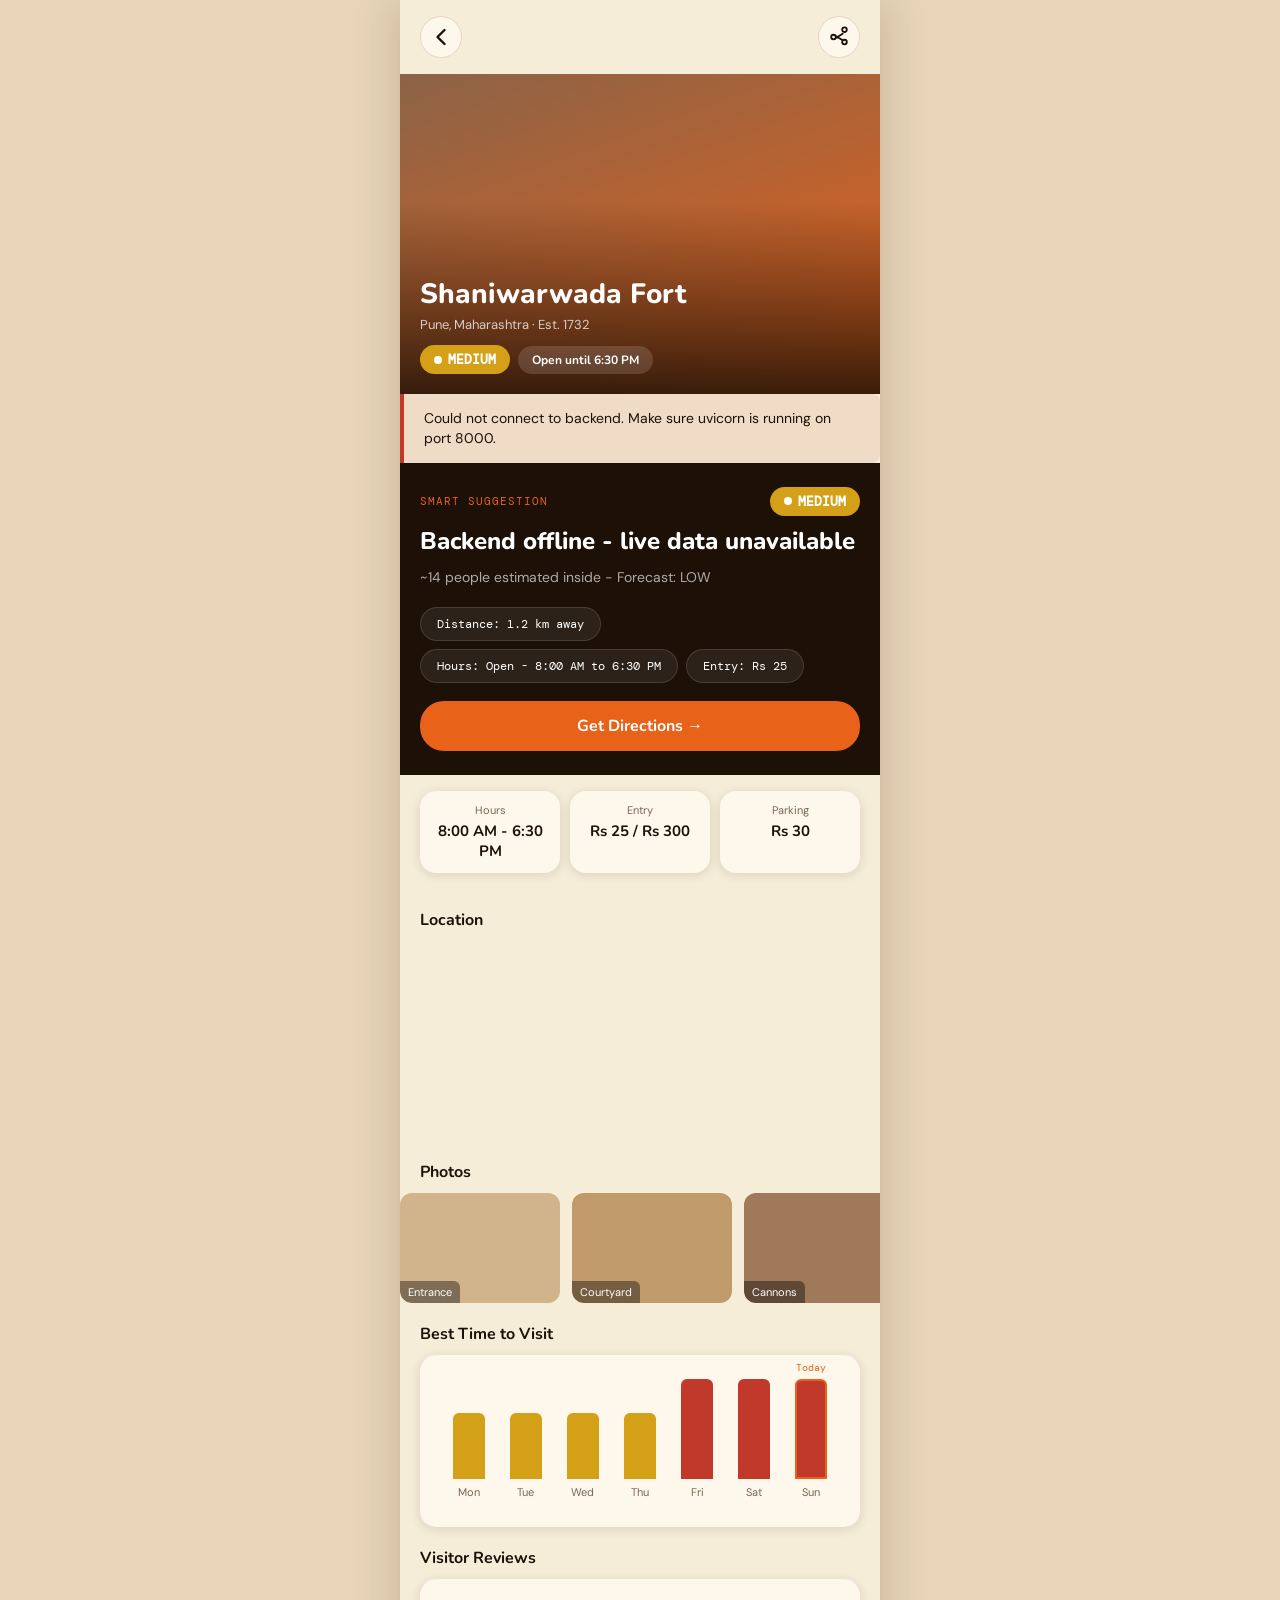
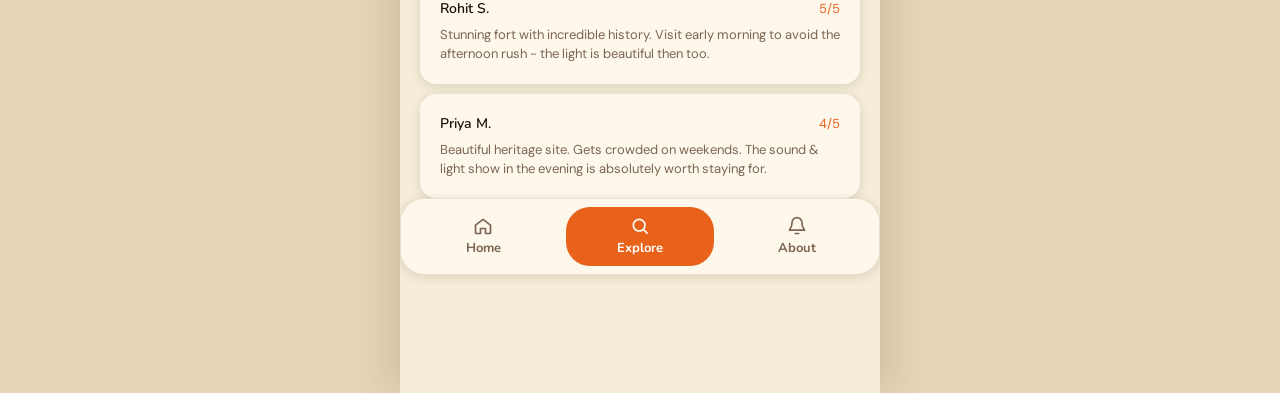
==== frontend/detail.html @ 59c24796 "Pushing frontend with authority and tourist" ====
<!DOCTYPE html>
<html lang="en">
<head>
  <meta charset="UTF-8">
  <meta name="viewport" content="width=device-width, initial-scale=1.0, maximum-scale=1.0">
  <meta name="theme-color" content="#E8621A">
  <meta name="apple-mobile-web-app-capable" content="yes">
  <title>Shaniwarwada Fort | YatraSense</title>
  <link rel="icon" href="data:image/svg+xml,<svg xmlns='http://www.w3.org/2000/svg' viewBox='0 0 100 100'><rect width='100' height='100' rx='18' fill='%23E8621A'/><text x='50' y='64' font-size='46' text-anchor='middle' fill='white' font-family='Arial'>Y</text></svg>">
  <link rel="stylesheet" href="style.css">
</head>
<body data-page="detail">
  <main class="app-shell detail-shell">
    <header class="detail-top-bar">
      <button class="icon-button back-button" type="button" data-back-button aria-label="Back to home">
        <svg width="24" height="24" viewBox="0 0 24 24" aria-hidden="true">
          <path d="M15.5 19 8.5 12l7-7" fill="none" stroke="currentColor" stroke-width="2.4" stroke-linecap="round" stroke-linejoin="round" />
        </svg>
      </button>
      <div class="detail-nav-title" data-sticky-title>Shaniwarwada Fort</div>
      <button class="icon-button share-action" type="button" aria-label="Share">
        <svg width="22" height="22" viewBox="0 0 24 24" aria-hidden="true">
          <path d="M16 8.5 8.5 13M16 15.5 8.5 11M18 6.5a2.5 2.5 0 1 0-2.5-2.5A2.5 2.5 0 0 0 18 6.5Zm-12 8a2.5 2.5 0 1 0-2.5-2.5A2.5 2.5 0 0 0 6 14.5Zm12 5.5a2.5 2.5 0 1 0-2.5-2.5A2.5 2.5 0 0 0 18 20Z" fill="none" stroke="currentColor" stroke-width="2" stroke-linecap="round" />
        </svg>
      </button>
    </header>

    <section class="place-hero">
      <img src="images/shaniwarwada.jpg" alt="Shaniwarwada Fort" onerror="this.style.display='none'">
      <div class="place-hero-overlay"></div>
      <div class="place-hero-copy">
        <h1 id="hero-title">Shaniwarwada Fort</h1>
        <p>Pune, Maharashtra &middot; Est. 1732</p>
        <div class="hero-status-row">
          <span class="density-badge skeleton-badge" data-density-badge>Loading</span>
          <span class="open-pill" data-open-pill>Open until ...</span>
        </div>
      </div>
    </section>

    <div class="warning-banner" data-backend-warning hidden>
      Could not connect to backend. Make sure uvicorn is running on port 8000.
    </div>

    <section class="smart-panel">
      <div class="smart-panel-top">
        <span class="smart-label">Smart Suggestion</span>
        <span class="density-badge skeleton-badge" data-density-badge>Loading</span>
      </div>
      <h2 data-smart-headline>
        <span class="skeleton-line"></span>
        <span class="skeleton-line short"></span>
      </h2>
      <p data-smart-subline>
        <span class="skeleton-line"></span>
      </p>
      <div class="smart-stats">
        <span data-distance-pill>Distance: 1.2 km away</span>
        <span data-hours-pill>Hours: Loading</span>
        <span data-entry-pill>Entry: Loading</span>
      </div>
      <button class="btn-primary full-width" type="button" data-directions>Get Directions &#8594;</button>
    </section>

    <section class="detail-info-row" aria-label="Visit information">
      <article class="card compact-info-card">
        <span>Hours</span>
        <strong data-info-field="hours"><span class="skeleton-rect"></span></strong>
      </article>
      <article class="card compact-info-card">
        <span>Entry</span>
        <strong data-info-field="entry"><span class="skeleton-rect"></span></strong>
      </article>
      <article class="card compact-info-card">
        <span>Parking</span>
        <strong data-info-field="parking"><span class="skeleton-rect"></span></strong>
      </article>
    </section>

    <h2 class="detail-section-title">Location</h2>
    <iframe
      class="map-embed"
      src="https://maps.google.com/maps?q=Shaniwarwada+Fort,Pune&z=16&output=embed"
      loading="lazy"
      referrerpolicy="no-referrer-when-downgrade"
      title="Shaniwarwada Fort map"></iframe>

    <h2 class="detail-section-title">Photos</h2>
    <section class="photo-strip" aria-label="Photos">
      <figure class="photo-slot entrance">
        <img src="images/shaniwarwada_entrance.jpg" alt="Shaniwarwada entrance" onerror="this.style.display='none'">
        <figcaption>Entrance</figcaption>
      </figure>
      <figure class="photo-slot courtyard">
        <img src="images/shaniwarwada_courtyard.jpg" alt="Shaniwarwada courtyard" onerror="this.style.display='none'">
        <figcaption>Courtyard</figcaption>
      </figure>
      <figure class="photo-slot cannon">
        <img src="images/shaniwarwada_cannon.jpg" alt="Shaniwarwada cannons" onerror="this.style.display='none'">
        <figcaption>Cannons</figcaption>
      </figure>
      <figure class="photo-slot night">
        <img src="images/shaniwarwada_night.jpg" alt="Shaniwarwada night view" onerror="this.style.display='none'">
        <figcaption>Night View</figcaption>
      </figure>
    </section>

    <h2 class="detail-section-title">Best Time to Visit</h2>
    <section class="card weekly-card">
      <div class="weekly-bars" data-weekly-bars></div>
    </section>

    <h2 class="detail-section-title">Visitor Reviews</h2>
    <section class="reviews-list">
      <article class="card review-card">
        <div class="review-top">
          <strong>Rohit S.</strong>
          <span>5/5</span>
        </div>
        <p>Stunning fort with incredible history. Visit early morning to avoid the afternoon rush - the light is beautiful then too.</p>
      </article>
      <article class="card review-card">
        <div class="review-top">
          <strong>Priya M.</strong>
          <span>4/5</span>
        </div>
        <p>Beautiful heritage site. Gets crowded on weekends. The sound &amp; light show in the evening is absolutely worth staying for.</p>
      </article>
    </section>

    <nav class="bottom-nav" aria-label="Bottom navigation">
      <a href="index.html">
        <svg width="20" height="20" viewBox="0 0 24 24" aria-hidden="true">
          <path d="M3 11 12 4l9 7v9a1 1 0 0 1-1 1h-5v-6H9v6H4a1 1 0 0 1-1-1v-9Z" fill="none" stroke="currentColor" stroke-width="2" stroke-linejoin="round" />
        </svg>
        <span>Home</span>
      </a>
      <a class="active" href="detail.html">
        <svg width="20" height="20" viewBox="0 0 24 24" aria-hidden="true">
          <circle cx="11" cy="11" r="7" fill="none" stroke="currentColor" stroke-width="2" />
          <path d="m16.5 16.5 4 4" fill="none" stroke="currentColor" stroke-width="2" stroke-linecap="round" />
        </svg>
        <span>Explore</span>
      </a>
      <a href="#">
        <svg width="20" height="20" viewBox="0 0 24 24" aria-hidden="true">
          <path d="M18 8a6 6 0 0 0-12 0c0 7-3 7-3 9h18c0-2-3-2-3-9" fill="none" stroke="currentColor" stroke-width="2" stroke-linecap="round" stroke-linejoin="round" />
          <path d="M10 21h4" fill="none" stroke="currentColor" stroke-width="2" stroke-linecap="round" />
        </svg>
        <span>About</span>
      </a>
    </nav>

    <button class="sos-floating" type="button" data-sos-button>EMERGENCY HELP</button>
    <div class="detail-bottom-spacer" aria-hidden="true"></div>
  </main>
  <script src="app.js"></script>
</body>
</html>
---- frontend/style.css ----
@import url('https://fonts.googleapis.com/css2?family=Nunito:wght@400;600;700;800&family=DM+Sans:wght@400;500&family=DM+Mono:wght@400&display=swap');

:root {
  --bg: #F5EDD8;
  --bg-dark: #1C1007;
  --text-primary: #1C1007;
  --text-muted: #7A6652;
  --accent: #E8621A;
  --accent-secondary: #A0522D;
  --card-bg: #FDF7EC;
  --density-low: #6B8F5E;
  --density-medium: #D4A017;
  --density-high: #C0392B;
  --shadow: rgba(28,16,7,0.12);
}

* {
  box-sizing: border-box;
  margin: 0;
  padding: 0;
}

body {
  min-height: 100vh;
  background: var(--bg);
  color: var(--text-primary);
  font-family: 'DM Sans', sans-serif;
  animation: fadeIn 0.25s ease;
}

a {
  color: inherit;
  text-decoration: none;
}

button,
input {
  font: inherit;
}

[role="button"],
.place-card,
.search-box,
.photo-placeholder {
  cursor: pointer;
  user-select: none;
}

.app-shell {
  width: 100%;
  max-width: 480px;
  min-height: 100vh;
  margin: 0 auto;
  padding: 18px;
}

.phone-ui,
.detail-panel {
  display: flex;
  flex-direction: column;
  gap: 18px;
}

.detail-panel {
  margin-top: 18px;
}

.card {
  background: var(--card-bg);
  border-radius: 16px;
  box-shadow: 0 2px 12px var(--shadow);
  padding: 20px;
  transition: transform 0.2s;
}

.card:hover {
  transform: translateY(-2px);
}

.density-badge {
  display: inline-flex;
  align-items: center;
  gap: 6px;
  width: fit-content;
  border-radius: 24px;
  padding: 6px 14px;
  color: white;
  font-family: 'DM Mono', monospace;
  font-size: 13px;
  font-weight: 600;
}

.density-badge::before {
  width: 8px;
  height: 8px;
  border-radius: 50%;
  background: currentColor;
  content: "";
  animation: pulse-dot 1.8s infinite;
}

.density-badge.low {
  background: var(--density-low);
}

.density-badge.medium {
  background: var(--density-medium);
}

.density-badge.high {
  background: var(--density-high);
}

.btn-primary {
  border: none;
  border-radius: 24px;
  background: var(--accent);
  color: white;
  cursor: pointer;
  font-family: 'Nunito', sans-serif;
  font-size: 16px;
  font-weight: 700;
  padding: 14px 28px;
  transition: background 0.2s, transform 0.1s;
}

.btn-primary:hover {
  background: #d4561a;
}

.btn-primary:active {
  transform: scale(0.97);
}

.toast {
  position: fixed;
  bottom: 90px;
  left: 50%;
  z-index: 1000;
  padding: 12px 20px;
  border-radius: 12px;
  background: var(--bg-dark);
  color: white;
  font-family: 'Nunito', sans-serif;
  font-size: 14px;
  font-weight: 600;
  opacity: 0;
  transform: translateX(-50%);
  transition: opacity 0.3s;
}

.toast.show {
  opacity: 1;
}

.top-bar {
  display: flex;
  align-items: center;
  justify-content: space-between;
}

.brand {
  color: var(--accent);
  font-family: 'Nunito', sans-serif;
  font-size: 26px;
  font-weight: 800;
}

.icon-button {
  display: inline-flex;
  align-items: center;
  justify-content: center;
  width: 42px;
  height: 42px;
  border: 1px solid rgba(160, 82, 45, 0.2);
  border-radius: 24px;
  background: var(--card-bg);
  color: var(--text-primary);
  cursor: pointer;
}

.hero-card {
  display: flex;
  min-height: 220px;
  flex-direction: column;
  justify-content: space-between;
  overflow: hidden;
  background: var(--bg-dark);
  color: white;
  animation: fadeIn 0.4s ease both;
}

.hero-card h1 {
  max-width: 12ch;
  font-family: 'Nunito', sans-serif;
  font-size: 34px;
  font-weight: 800;
  line-height: 1.05;
}

.hero-card p {
  max-width: 28ch;
  color: rgba(255, 255, 255, 0.78);
  line-height: 1.5;
}

.search-box {
  display: flex;
  align-items: center;
  gap: 10px;
  min-height: 48px;
  border: 1px solid rgba(160, 82, 45, 0.35);
  border-radius: 8px;
  background: var(--card-bg);
  padding: 0 14px;
}

.search-box input {
  width: 100%;
  border: none;
  outline: none;
  background: transparent;
  color: var(--text-primary);
}

.search-box span {
  color: var(--accent-secondary);
}

.section-title {
  font-family: 'Nunito', sans-serif;
  font-size: 20px;
  font-weight: 800;
}

.place-list {
  display: grid;
  gap: 14px;
}

.place-card {
  display: grid;
  grid-template-columns: 72px 1fr;
  gap: 14px;
  align-items: center;
  animation: slideInUp 0.35s ease both;
}

.place-card:active {
  transform: scale(0.98);
}

.place-card:nth-child(2) {
  animation-delay: 0.08s;
}

.place-card:nth-child(3) {
  animation-delay: 0.16s;
}

.place-thumb {
  display: grid;
  width: 72px;
  height: 72px;
  place-items: center;
  border-radius: 16px;
  background: rgba(232, 98, 26, 0.14);
  color: var(--accent-secondary);
  font-size: 28px;
}

.place-copy {
  min-width: 0;
}

.place-copy h2 {
  margin-bottom: 5px;
  font-family: 'Nunito', sans-serif;
  font-size: 17px;
  font-weight: 800;
}

.place-copy p,
.meta-text {
  color: var(--text-muted);
  font-size: 14px;
  line-height: 1.4;
}

.place-meta {
  display: flex;
  flex-wrap: wrap;
  gap: 8px;
  margin-top: 12px;
}

.pill {
  border-radius: 24px;
  background: rgba(160, 82, 45, 0.13);
  color: var(--accent-secondary);
  font-family: 'Nunito', sans-serif;
  font-size: 12px;
  font-weight: 700;
  padding: 5px 10px;
}

.bottom-nav {
  position: sticky;
  bottom: 12px;
  display: grid;
  grid-template-columns: repeat(3, 1fr);
  gap: 8px;
  border: 1px solid rgba(160, 82, 45, 0.16);
  border-radius: 24px;
  background: var(--card-bg);
  box-shadow: 0 2px 12px var(--shadow);
  padding: 8px;
}

.bottom-nav a {
  display: inline-flex;
  flex-direction: column;
  align-items: center;
  justify-content: center;
  gap: 3px;
  border-radius: 24px;
  color: var(--text-muted);
  font-family: 'Nunito', sans-serif;
  font-size: 13px;
  font-weight: 700;
  padding: 9px 10px;
  text-align: center;
}

.bottom-nav svg,
.icon-button svg,
.place-thumb svg,
.search-box svg {
  display: block;
  color: inherit;
}

.bottom-nav a.active {
  background: var(--accent);
  color: white;
}

.panel-header {
  display: flex;
  align-items: flex-start;
  justify-content: space-between;
  gap: 18px;
}

.panel-header h1 {
  font-family: 'Nunito', sans-serif;
  font-size: 30px;
  font-weight: 800;
  line-height: 1.1;
}

.info-grid {
  display: grid;
  grid-template-columns: repeat(3, 1fr);
  gap: 12px;
}

.stat-card span {
  display: block;
  margin-bottom: 8px;
  color: var(--text-muted);
  font-size: 12px;
}

.stat-card strong {
  font-family: 'DM Mono', monospace;
  font-size: 15px;
}

.gallery {
  display: grid;
  grid-template-columns: repeat(2, 1fr);
  gap: 12px;
}

.photo-placeholder {
  display: grid;
  min-height: 120px;
  place-items: center;
  border: 1px dashed rgba(160, 82, 45, 0.45);
  border-radius: 16px;
  background: rgba(253, 247, 236, 0.62);
  color: var(--text-muted);
  font-family: 'Nunito', sans-serif;
  font-weight: 700;
}

.timeline {
  display: grid;
  gap: 10px;
}

.timeline-row {
  display: grid;
  grid-template-columns: 42px 1fr auto;
  gap: 12px;
  align-items: center;
}

.timeline-row span:first-child,
.mono {
  font-family: 'DM Mono', monospace;
}

.bar-track {
  height: 10px;
  overflow: hidden;
  border-radius: 24px;
  background: rgba(160, 82, 45, 0.14);
}

.bar-fill {
  height: 100%;
  border-radius: 24px;
}

.bar-fill.low {
  width: 32%;
  background: var(--density-low);
}

.bar-fill.medium {
  width: 64%;
  background: var(--density-medium);
}

.bar-fill.high {
  width: 100%;
  background: var(--density-high);
}

.sos-row {
  display: flex;
  flex-wrap: wrap;
  gap: 12px;
  align-items: center;
  justify-content: space-between;
}

.detail-shell {
  padding: 0 0 18px;
  overflow: hidden;
}

.detail-top-bar {
  position: sticky;
  top: 0;
  z-index: 10;
  display: flex;
  align-items: center;
  justify-content: space-between;
  padding: 16px 20px;
  background: var(--bg);
}

.detail-nav-title {
  color: var(--text-primary);
  font-family: 'Nunito', sans-serif;
  font-size: 16px;
  font-weight: 700;
  opacity: 0;
  transition: opacity 0.2s ease;
}

.detail-nav-title.visible {
  opacity: 1;
}

.place-hero {
  position: relative;
  width: 100%;
  height: 260px;
  overflow: hidden;
  background: linear-gradient(160deg, #8B6347 0%, #E8621A 100%);
}

.place-hero img {
  display: block;
  width: 100%;
  height: 100%;
  object-fit: cover;
}

.place-hero-overlay {
  position: absolute;
  inset: 0;
  background: linear-gradient(to top, rgba(28,16,7,0.85) 0%, transparent 60%);
}

.place-hero-copy {
  position: absolute;
  bottom: 20px;
  left: 20px;
  right: 20px;
  color: white;
}

.place-hero-copy h1 {
  margin-bottom: 6px;
  color: white;
  font-family: 'Nunito', sans-serif;
  font-size: 28px;
  font-weight: 800;
  line-height: 1.1;
}

.place-hero-copy p {
  color: rgba(255,255,255,0.75);
  font-size: 13px;
}

.hero-status-row {
  display: flex;
  flex-wrap: wrap;
  gap: 8px;
  align-items: center;
  margin-top: 12px;
}

.open-pill {
  border-radius: 24px;
  background: rgba(255,255,255,0.14);
  color: white;
  font-family: 'Nunito', sans-serif;
  font-size: 12px;
  font-weight: 700;
  padding: 6px 14px;
}

.smart-panel {
  margin: 0;
  padding: 24px 20px;
  background: var(--bg-dark);
  color: white;
}

.smart-panel-top {
  display: flex;
  align-items: center;
  justify-content: space-between;
  gap: 12px;
}

.smart-label {
  color: var(--accent);
  font-family: 'DM Mono', monospace;
  font-size: 11px;
  letter-spacing: 1px;
  text-transform: uppercase;
}

.smart-panel h2 {
  margin: 10px 0;
  color: white;
  font-family: 'Nunito', sans-serif;
  font-size: 24px;
  font-weight: 800;
  line-height: 1.3;
}

.smart-panel p {
  margin-bottom: 20px;
  color: rgba(255,255,255,0.65);
  font-size: 14px;
  line-height: 1.45;
}

.smart-stats {
  display: flex;
  flex-wrap: wrap;
  gap: 8px;
  margin-bottom: 18px;
}

.smart-stats span {
  border: 1px solid rgba(255,255,255,0.12);
  border-radius: 24px;
  background: rgba(255,255,255,0.08);
  color: white;
  font-family: 'DM Mono', monospace;
  font-size: 12px;
  padding: 8px 16px;
}

.full-width {
  width: 100%;
}

.detail-info-row {
  display: flex;
  gap: 10px;
  padding: 16px 20px;
}

.compact-info-card {
  flex: 1;
  display: flex;
  min-width: 0;
  flex-direction: column;
  align-items: center;
  padding: 12px;
  text-align: center;
}

.compact-info-card span {
  margin-bottom: 4px;
  color: var(--text-muted);
  font-size: 11px;
}

.compact-info-card strong {
  color: var(--text-primary);
  font-family: 'Nunito', sans-serif;
  font-size: 15px;
  font-weight: 700;
  overflow-wrap: anywhere;
}

.detail-section-title {
  padding: 20px 20px 10px;
  font-family: 'Nunito', sans-serif;
  font-size: 16px;
  font-weight: 700;
}

.map-embed {
  display: block;
  width: calc(100% - 40px);
  height: 200px;
  margin: 0 20px;
  overflow: hidden;
  border: none;
  border-radius: 16px;
}

.photo-strip {
  display: flex;
  gap: 12px;
  overflow-x: auto;
  padding: 0 20px;
  scroll-snap-type: x mandatory;
  scrollbar-width: none;
}

.photo-strip::-webkit-scrollbar {
  display: none;
}

.photo-slot {
  position: relative;
  flex: 0 0 160px;
  width: 160px;
  height: 110px;
  overflow: hidden;
  border-radius: 12px;
  scroll-snap-align: start;
}

.photo-slot img {
  display: block;
  width: 100%;
  height: 100%;
  object-fit: cover;
}

.photo-slot figcaption {
  position: absolute;
  bottom: 0;
  left: 0;
  border-radius: 0 6px 0 12px;
  background: rgba(0,0,0,0.4);
  color: white;
  font-size: 11px;
  padding: 4px 8px;
}

.photo-slot.entrance {
  background: #D2B48C;
}

.photo-slot.courtyard {
  background: #C19A6B;
}

.photo-slot.cannon {
  background: #A0785A;
}

.photo-slot.night {
  background: #8B6347;
}

.weekly-card {
  margin: 0 20px;
  padding: 20px;
}

.weekly-bars {
  display: flex;
  align-items: flex-end;
  justify-content: space-between;
  height: 124px;
  margin-bottom: 8px;
}

.weekly-bar-column {
  position: relative;
  display: flex;
  flex: 1;
  flex-direction: column;
  align-items: center;
  gap: 6px;
  min-width: 0;
  border: none;
  background: transparent;
  padding: 0 4px;
  cursor: pointer;
}

.weekly-bar {
  width: 100%;
  max-width: 32px;
  height: 0;
  border-radius: 6px 6px 0 0;
  transition: height 0.6s ease;
}

.weekly-bar.low {
  background: var(--density-low);
}

.weekly-bar.medium {
  background: var(--density-medium);
}

.weekly-bar.high {
  background: var(--density-high);
}

.weekly-bar.today {
  border: 2px solid var(--accent);
}

.today-label {
  position: absolute;
  top: -18px;
  color: var(--accent);
  font-family: 'DM Mono', monospace;
  font-size: 10px;
}

.weekly-day {
  color: var(--text-muted);
  font-size: 11px;
}

.bar-tooltip-detail {
  position: absolute;
  bottom: 118px;
  left: 50%;
  z-index: 2;
  border-radius: 8px;
  background: var(--bg-dark);
  color: white;
  font-size: 12px;
  opacity: 0;
  padding: 6px 10px;
  pointer-events: none;
  transform: translateX(-50%) translateY(4px);
  transition: opacity 0.15s ease, transform 0.15s ease;
  white-space: nowrap;
}

.weekly-bar-column.show-tooltip .bar-tooltip-detail {
  opacity: 1;
  transform: translateX(-50%) translateY(0);
}

.reviews-list {
  display: grid;
  gap: 10px;
  padding: 0 20px;
}

.review-top {
  display: flex;
  align-items: center;
  justify-content: space-between;
  gap: 12px;
  margin-bottom: 8px;
}

.review-top strong {
  font-family: 'Nunito', sans-serif;
  font-size: 14px;
  font-weight: 600;
}

.review-top span {
  color: var(--accent);
  font-size: 13px;
}

.review-card p {
  display: -webkit-box;
  overflow: hidden;
  color: var(--text-muted);
  font-size: 13px;
  line-height: 1.45;
  -webkit-box-orient: vertical;
  -webkit-line-clamp: 3;
}

.sos-floating {
  position: fixed;
  bottom: 80px;
  left: 50%;
  z-index: 50;
  display: none;
  border: none;
  border-radius: 28px;
  background: var(--density-high);
  color: white;
  cursor: pointer;
  font-family: 'Nunito', sans-serif;
  font-size: 18px;
  font-weight: 700;
  padding: 16px 48px;
  transform: translateX(-50%);
  white-space: nowrap;
}

.sos-floating.visible {
  display: block;
  animation: slideInUp 0.3s ease;
}

.sos-floating.confirming {
  color: rgba(255,255,255,0.8);
}

.detail-bottom-spacer {
  height: 100px;
}

.warning-banner {
  width: 100%;
  border-left: 4px solid var(--density-high);
  border-radius: 0 8px 8px 0;
  background: rgba(192,57,43,0.1);
  color: var(--text-primary);
  font-size: 14px;
  line-height: 1.45;
  padding: 14px 20px;
}

.skeleton-badge {
  min-width: 96px;
  overflow: hidden;
  background: #DDD;
  color: transparent;
  animation: skeleton-pulse 1.2s infinite;
}

.skeleton-badge::before {
  background: #C9C9C9;
  animation: skeleton-pulse 1.2s infinite;
}

.skeleton-line,
.skeleton-rect {
  display: block;
  border-radius: 8px;
  background: #DDD;
  animation: skeleton-pulse 1.2s infinite;
}

.skeleton-line {
  width: 100%;
  height: 14px;
  margin-top: 8px;
}

.skeleton-line.short {
  width: 72%;
}

.skeleton-rect {
  width: 78px;
  height: 18px;
}

@keyframes pulse-dot {
  0%,
  100% {
    opacity: 1;
    transform: scale(1);
  }

  50% {
    opacity: 0.5;
    transform: scale(1.4);
  }
}

@keyframes skeleton-pulse {
  0%,
  100% {
    opacity: 0.4;
  }

  50% {
    opacity: 1;
  }
}

@keyframes slideInUp {
  from {
    opacity: 0;
    transform: translateY(28px);
  }

  to {
    opacity: 1;
    transform: translateY(0);
  }
}

@keyframes fadeIn {
  from {
    opacity: 0;
  }

  to {
    opacity: 1;
  }
}

@media (min-width: 768px) {
  body {
    background: #E8D5B7;
  }

  .app-shell {
    max-width: 480px;
    display: block;
    padding: 22px;
    background: var(--bg);
    box-shadow:
      -18px 0 30px rgba(28,16,7,0.08),
      18px 0 30px rgba(28,16,7,0.08);
  }

  .phone-ui,
  .detail-panel {
    gap: 18px;
  }

  .phone-ui > * + *,
  .detail-panel > * + * {
    margin-top: 18px;
  }

  .detail-shell {
    padding: 0 0 18px;
  }

  .place-hero {
    height: 320px;
  }
}
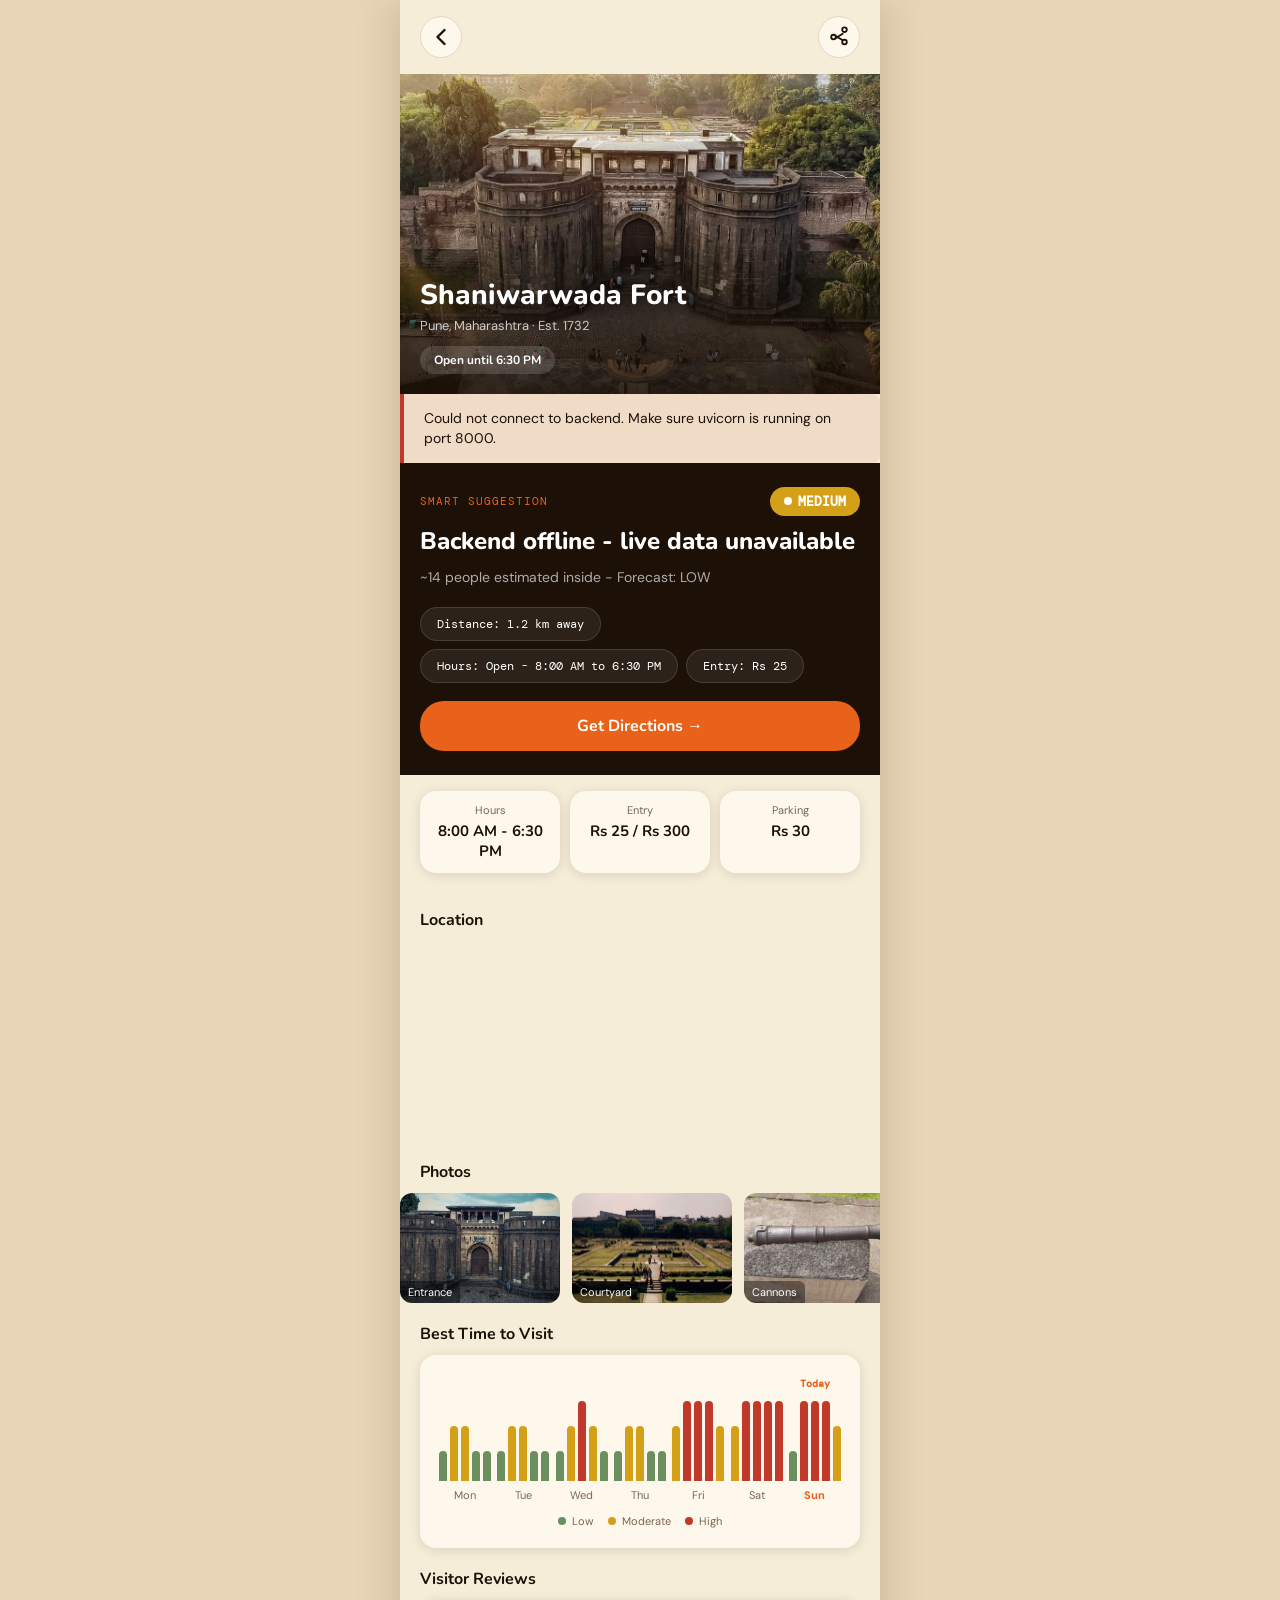
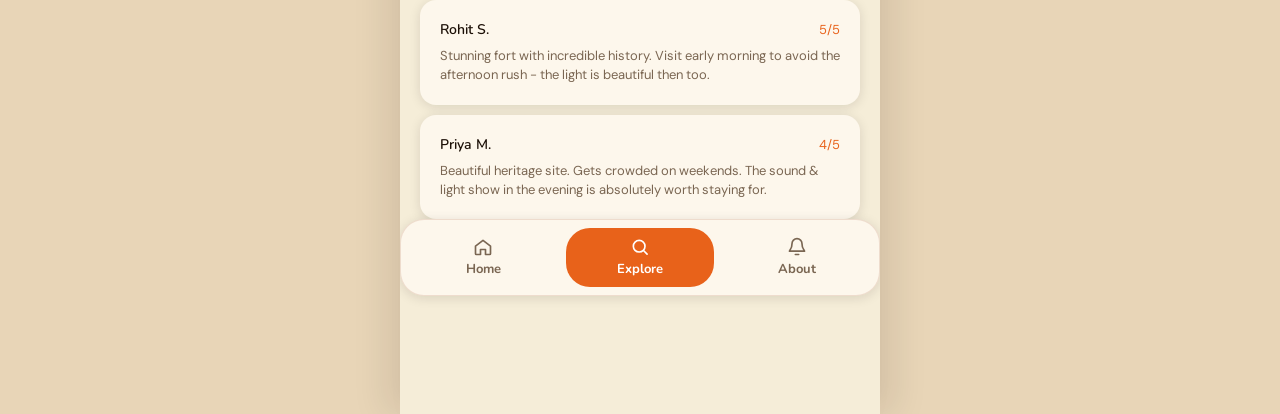
==== commit 768e47c5: "frontend devlopment and threshhold reduced" ====
--- a/frontend/detail.html
+++ b/frontend/detail.html
@@ -26,13 +26,12 @@
     </header>
 
     <section class="place-hero">
-      <img src="images/shaniwarwada.jpg" alt="Shaniwarwada Fort" onerror="this.style.display='none'">
+      <img src="images/shaniwarwada.jpeg" alt="Shaniwarwada Fort" onerror="this.onerror=null;this.style.background='#C19A6B';">
       <div class="place-hero-overlay"></div>
       <div class="place-hero-copy">
         <h1 id="hero-title">Shaniwarwada Fort</h1>
         <p>Pune, Maharashtra &middot; Est. 1732</p>
         <div class="hero-status-row">
-          <span class="density-badge skeleton-badge" data-density-badge>Loading</span>
           <span class="open-pill" data-open-pill>Open until ...</span>
         </div>
       </div>
@@ -88,19 +87,19 @@
     <h2 class="detail-section-title">Photos</h2>
     <section class="photo-strip" aria-label="Photos">
       <figure class="photo-slot entrance">
-        <img src="images/shaniwarwada_entrance.jpg" alt="Shaniwarwada entrance" onerror="this.style.display='none'">
+        <img src="images/shaniwarwada_entrance.jpeg" alt="Shaniwarwada entrance" onerror="this.onerror=null;this.style.background='#C19A6B';">
         <figcaption>Entrance</figcaption>
       </figure>
       <figure class="photo-slot courtyard">
-        <img src="images/shaniwarwada_courtyard.jpg" alt="Shaniwarwada courtyard" onerror="this.style.display='none'">
+        <img src="images/shaniwarwada_courtyard.jpeg" alt="Shaniwarwada courtyard" onerror="this.onerror=null;this.style.background='#C19A6B';">
         <figcaption>Courtyard</figcaption>
       </figure>
       <figure class="photo-slot cannon">
-        <img src="images/shaniwarwada_cannon.jpg" alt="Shaniwarwada cannons" onerror="this.style.display='none'">
+        <img src="images/shaniwarwada_cannon.jpeg" alt="Shaniwarwada cannons" onerror="this.onerror=null;this.style.background='#C19A6B';">
         <figcaption>Cannons</figcaption>
       </figure>
       <figure class="photo-slot night">
-        <img src="images/shaniwarwada_night.jpg" alt="Shaniwarwada night view" onerror="this.style.display='none'">
+        <img src="images/shaniwarwada_night.jpeg" alt="Shaniwarwada night view" onerror="this.onerror=null;this.style.background='#C19A6B';">
         <figcaption>Night View</figcaption>
       </figure>
     </section>
--- a/frontend/style.css
+++ b/frontend/style.css
@@ -706,32 +706,50 @@
 }
 
 .weekly-bars {
+  position: relative;
+  display: grid;
+  grid-template-columns: repeat(7, 1fr);
+  align-items: end;
+  gap: 8px;
+  min-height: 142px;
+  padding-top: 22px;
+}
+
+.weekly-day-group {
+  position: relative;
+  display: flex;
+  flex-direction: column;
+  align-items: center;
+  justify-content: flex-end;
+  gap: 7px;
+  min-width: 0;
+}
+
+.weekly-mini-bars {
   display: flex;
   align-items: flex-end;
-  justify-content: space-between;
-  height: 124px;
-  margin-bottom: 8px;
-}
-
-.weekly-bar-column {
+  justify-content: center;
+  gap: 3px;
+  height: 84px;
+}
+
+.weekly-bar-button {
   position: relative;
   display: flex;
-  flex: 1;
-  flex-direction: column;
-  align-items: center;
-  gap: 6px;
-  min-width: 0;
+  align-items: flex-end;
+  width: 8px;
+  height: 84px;
   border: none;
   background: transparent;
-  padding: 0 4px;
+  padding: 0;
   cursor: pointer;
 }
 
 .weekly-bar {
-  width: 100%;
-  max-width: 32px;
+  display: block;
+  width: 8px;
   height: 0;
-  border-radius: 6px 6px 0 0;
+  border-radius: 4px 4px 0 0;
   transition: height 0.6s ease;
 }
 
@@ -747,16 +765,13 @@
   background: var(--density-high);
 }
 
-.weekly-bar.today {
-  border: 2px solid var(--accent);
-}
-
 .today-label {
   position: absolute;
-  top: -18px;
+  top: -20px;
   color: var(--accent);
   font-family: 'DM Mono', monospace;
   font-size: 10px;
+  font-weight: 700;
 }
 
 .weekly-day {
@@ -764,9 +779,14 @@
   font-size: 11px;
 }
 
+.weekly-day-group.today .weekly-day {
+  color: var(--accent);
+  font-weight: 700;
+}
+
 .bar-tooltip-detail {
   position: absolute;
-  bottom: 118px;
+  bottom: 88px;
   left: 50%;
   z-index: 2;
   border-radius: 8px;
@@ -781,9 +801,44 @@
   white-space: nowrap;
 }
 
-.weekly-bar-column.show-tooltip .bar-tooltip-detail {
+.weekly-bar-button.show-tooltip .bar-tooltip-detail {
   opacity: 1;
   transform: translateX(-50%) translateY(0);
+}
+
+.weekly-legend {
+  grid-column: 1 / -1;
+  display: flex;
+  align-items: center;
+  justify-content: center;
+  gap: 14px;
+  margin-top: 4px;
+}
+
+.weekly-legend-item {
+  display: inline-flex;
+  align-items: center;
+  gap: 6px;
+  color: var(--text-muted);
+  font-size: 11px;
+}
+
+.weekly-legend-dot {
+  width: 8px;
+  height: 8px;
+  border-radius: 50%;
+}
+
+.weekly-legend-dot.low {
+  background: var(--density-low);
+}
+
+.weekly-legend-dot.medium {
+  background: var(--density-medium);
+}
+
+.weekly-legend-dot.high {
+  background: var(--density-high);
 }
 
 .reviews-list {
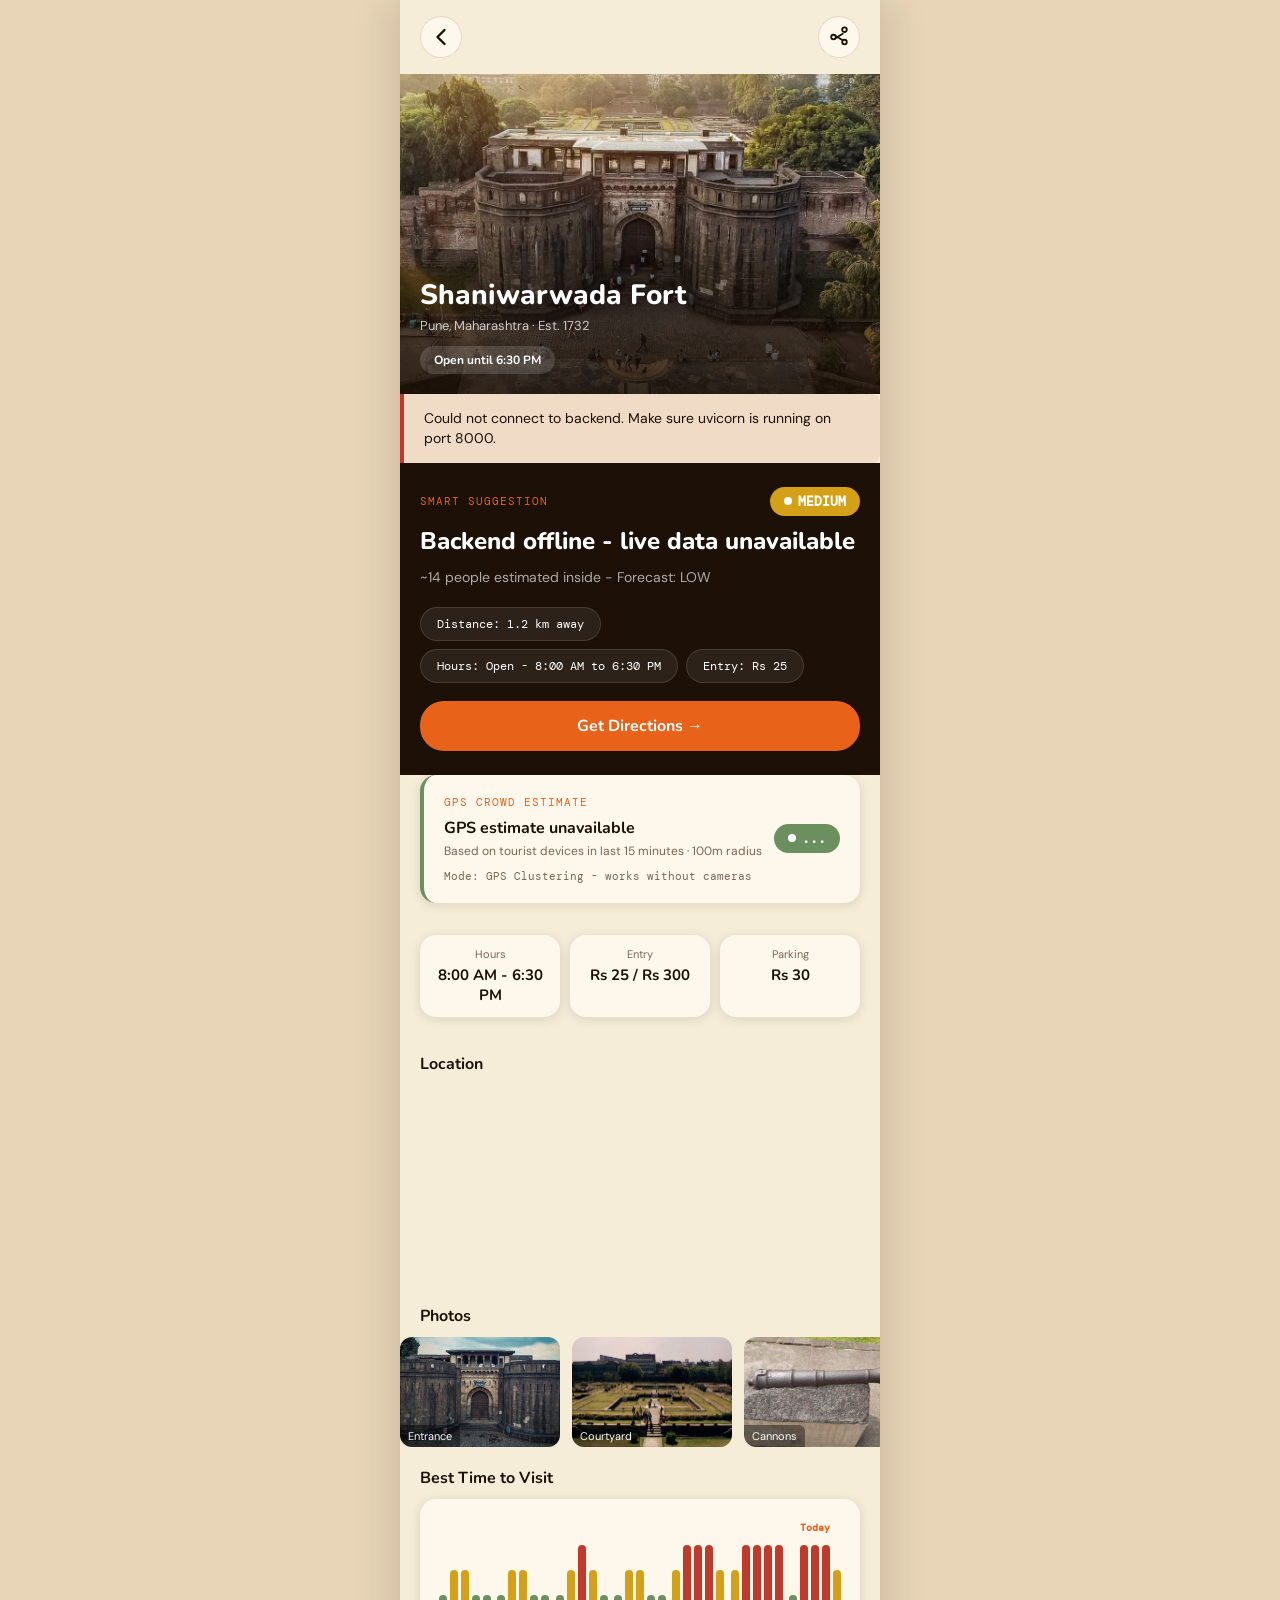
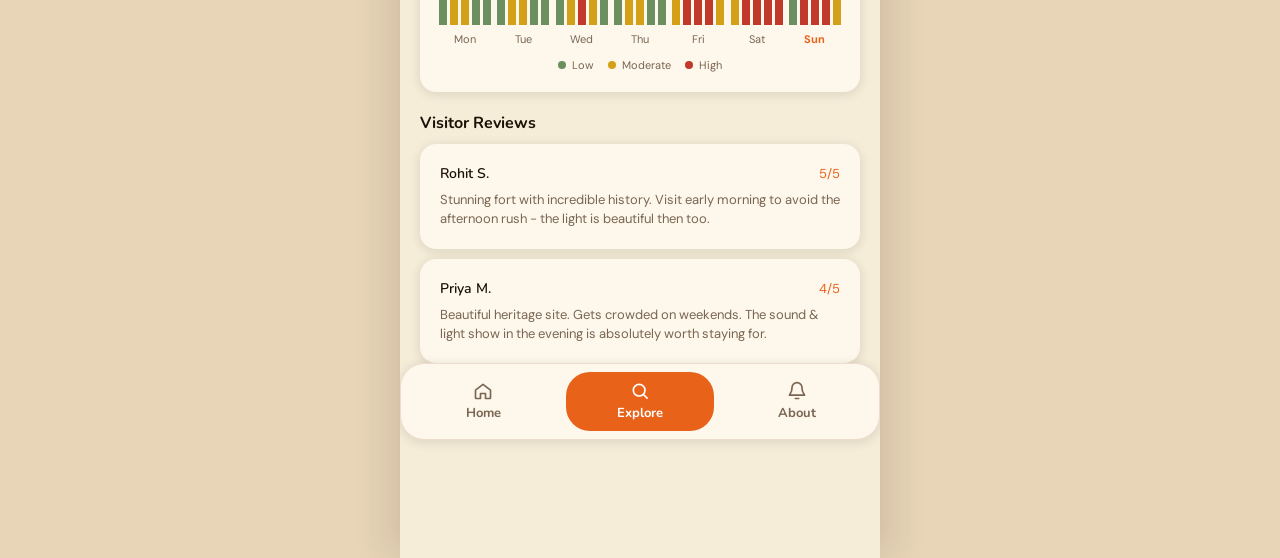
==== commit 8aa1b7a1: "GPS clustering - checkin, live-density, 500m proximity filter" ====
--- a/frontend/detail.html
+++ b/frontend/detail.html
@@ -60,6 +60,26 @@
       </div>
       <button class="btn-primary full-width" type="button" data-directions>Get Directions &#8594;</button>
     </section>
+
+    <div class="card" id="gps-density-card" style="margin: 0 20px 16px; border-left: 4px solid var(--density-low);">
+      <div style="font-size:11px; font-family:'DM Mono'; color:var(--accent); letter-spacing:1px; text-transform:uppercase; margin-bottom:8px;">
+        GPS Crowd Estimate
+      </div>
+      <div style="display:flex; justify-content:space-between; align-items:center;">
+        <div>
+          <div id="gps-headline" style="font-family:'Nunito'; font-weight:700; font-size:16px; color:var(--text-primary);">
+            Checking nearby visitors...
+          </div>
+          <div id="gps-subline" style="font-family:'DM Sans'; font-size:12px; color:var(--text-muted); margin-top:4px;">
+            Based on tourist devices in last 15 minutes &middot; 100m radius
+          </div>
+        </div>
+        <div id="gps-badge" class="density-badge low">...</div>
+      </div>
+      <div style="margin-top:10px; font-size:11px; color:var(--text-muted); font-family:'DM Mono';">
+        Mode: GPS Clustering - works without cameras
+      </div>
+    </div>
 
     <section class="detail-info-row" aria-label="Visit information">
       <article class="card compact-info-card">
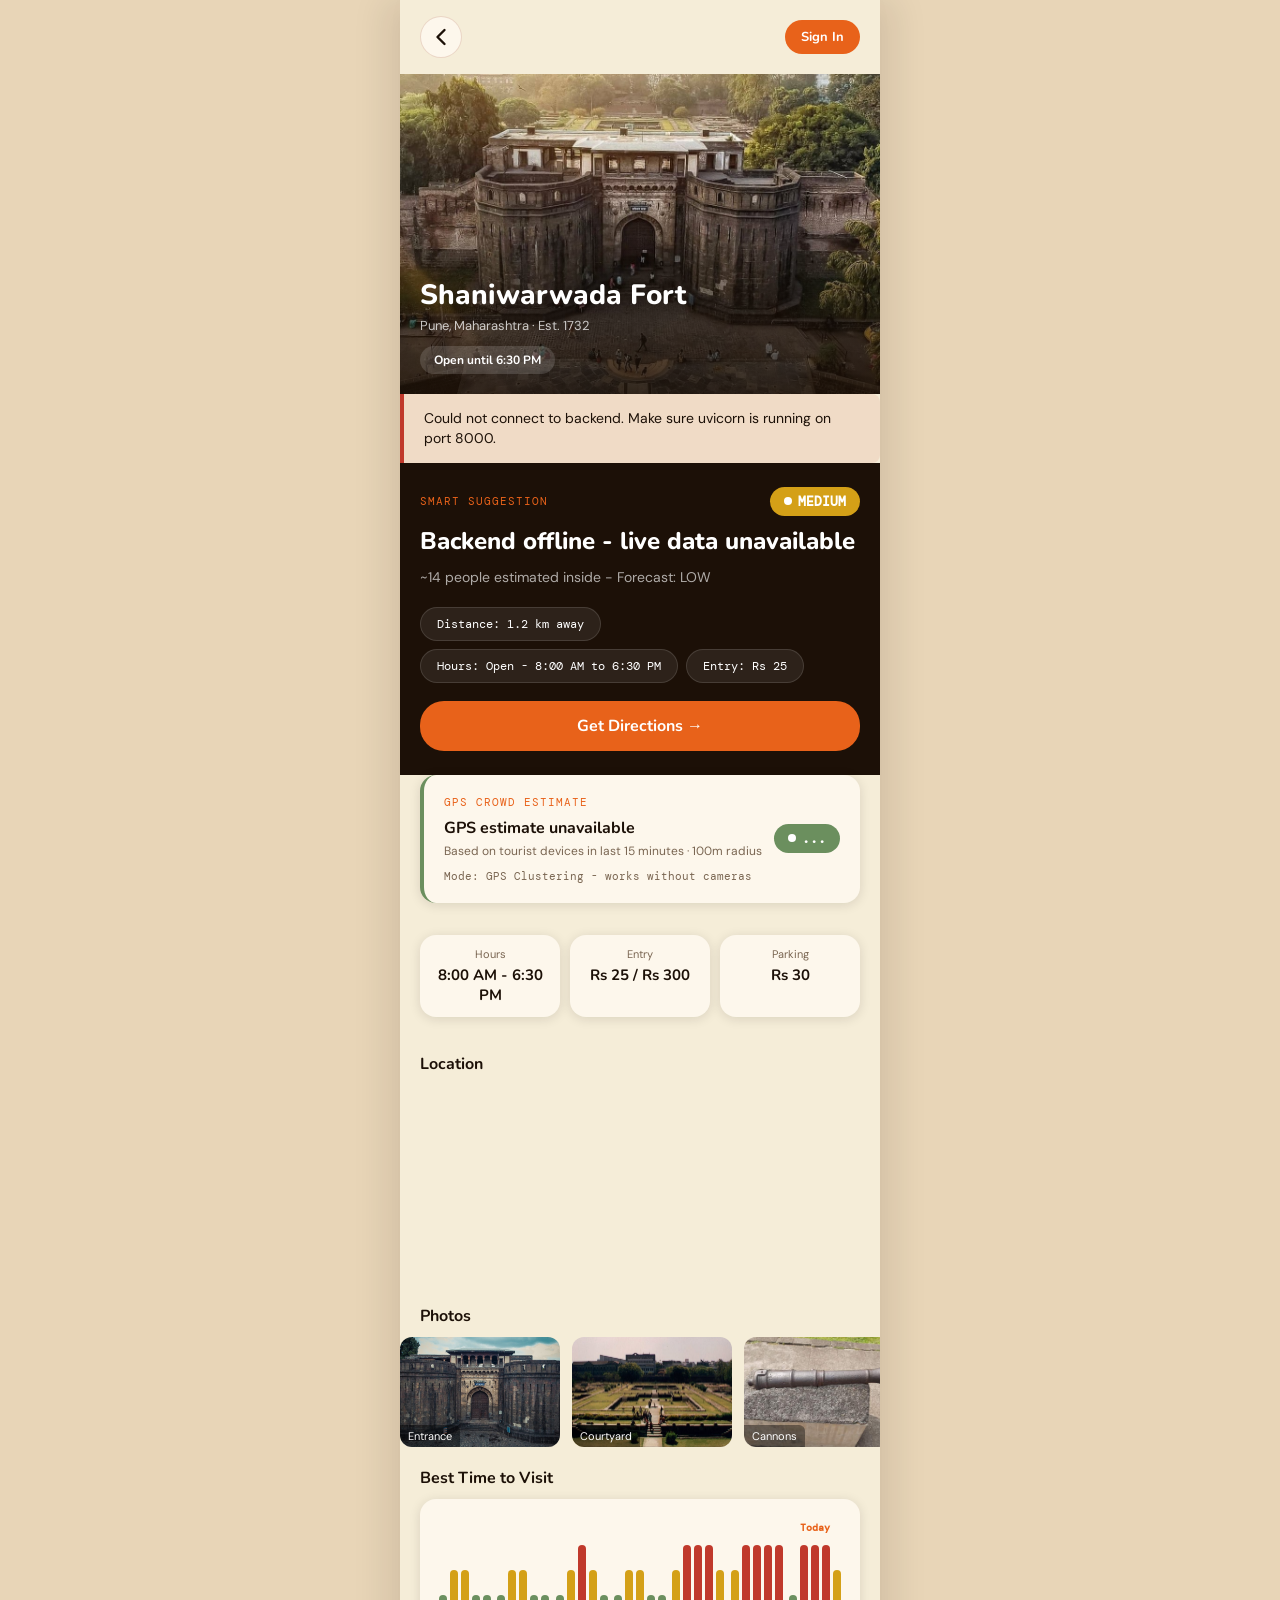
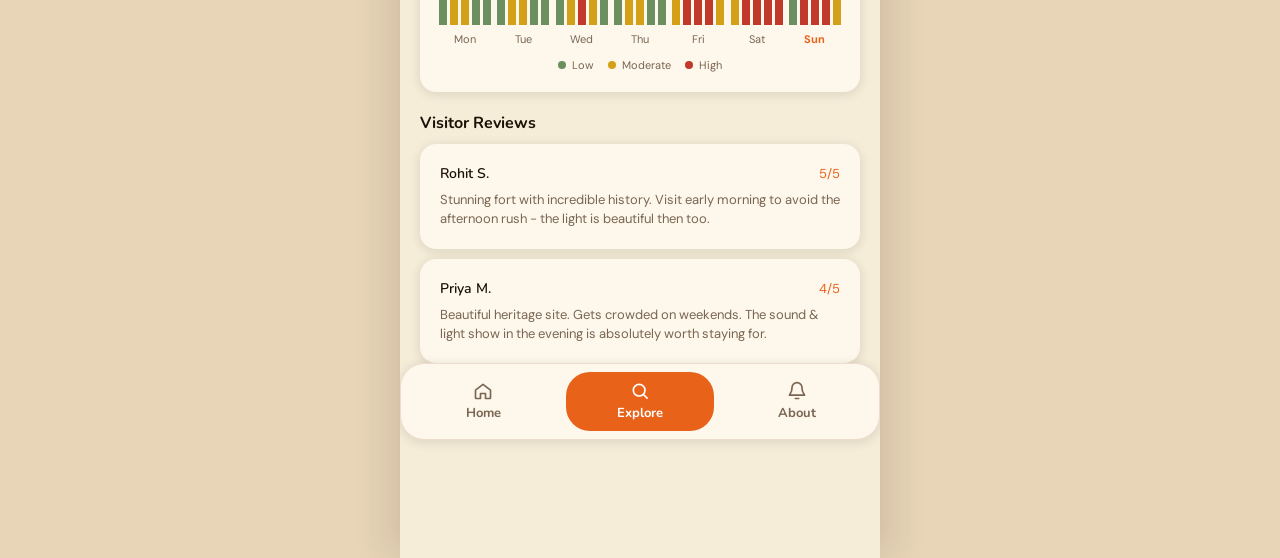
==== commit 1eed4b13: "added Firebase User database and SOS emergency An locationn intrigration" ====
--- a/frontend/detail.html
+++ b/frontend/detail.html
@@ -8,6 +8,7 @@
   <title>Shaniwarwada Fort | YatraSense</title>
   <link rel="icon" href="data:image/svg+xml,<svg xmlns='http://www.w3.org/2000/svg' viewBox='0 0 100 100'><rect width='100' height='100' rx='18' fill='%23E8621A'/><text x='50' y='64' font-size='46' text-anchor='middle' fill='white' font-family='Arial'>Y</text></svg>">
   <link rel="stylesheet" href="style.css">
+  <script type="module" src="firebase-auth.js"></script>
 </head>
 <body data-page="detail">
   <main class="app-shell detail-shell">
@@ -18,11 +19,29 @@
         </svg>
       </button>
       <div class="detail-nav-title" data-sticky-title>Shaniwarwada Fort</div>
-      <button class="icon-button share-action" type="button" aria-label="Share">
-        <svg width="22" height="22" viewBox="0 0 24 24" aria-hidden="true">
-          <path d="M16 8.5 8.5 13M16 15.5 8.5 11M18 6.5a2.5 2.5 0 1 0-2.5-2.5A2.5 2.5 0 0 0 18 6.5Zm-12 8a2.5 2.5 0 1 0-2.5-2.5A2.5 2.5 0 0 0 6 14.5Zm12 5.5a2.5 2.5 0 1 0-2.5-2.5A2.5 2.5 0 0 0 18 20Z" fill="none" stroke="currentColor" stroke-width="2" stroke-linecap="round" />
-        </svg>
-      </button>
+      <!-- Login button (shows when logged out) -->
+      <button id="login-btn" onclick="handleLogin()" style="
+        background: var(--accent);
+        color: white;
+        border: none;
+        border-radius: 20px;
+        padding: 8px 16px;
+        font-family: 'Nunito';
+        font-weight: 700;
+        font-size: 13px;
+        cursor: pointer;
+      ">Sign In</button>
+
+      <!-- User panel (shows when logged in) -->
+      <div id="user-panel" style="display:none; align-items:center; gap:8px;">
+        <img id="user-photo" src="" style="width:32px; height:32px; border-radius:50%; object-fit:cover;">
+        <span id="user-name" style="font-family:'Nunito'; font-weight:600; font-size:13px; color:var(--text-primary);"></span>
+        <button onclick="handleSignOut()" style="
+          background:none; border:1px solid var(--accent-secondary);
+          border-radius:12px; padding:4px 10px;
+          font-size:11px; color:var(--text-muted); cursor:pointer;
+        ">Sign out</button>
+      </div>
     </header>
 
     <section class="place-hero">
@@ -174,5 +193,69 @@
     <div class="detail-bottom-spacer" aria-hidden="true"></div>
   </main>
   <script src="app.js"></script>
+  <script type="module">
+    import { signInWithGoogle, signOutUser, getCurrentUser, saveSosToFirestore } from './firebase-auth.js';
+
+    async function handleLogin() {
+      const user = await signInWithGoogle();
+      if (user) {
+        showToast(`Welcome, ${user.name.split(' ')[0]}!`);
+      }
+    }
+
+    async function handleSignOut() {
+      await signOutUser();
+      showToast('Signed out successfully');
+    }
+
+    async function triggerSOS() {
+      const user = getCurrentUser();
+      console.log('triggerSOS called, user:', user);
+
+      function showCallButton() {
+        const callBtn = document.createElement('div');
+        callBtn.style.cssText = `
+          position:fixed; bottom:140px; left:50%; transform:translateX(-50%);
+          background:var(--density-high); color:white;
+          font-family:'Nunito'; font-weight:700; font-size:16px;
+          padding:14px 32px; border-radius:24px; cursor:pointer;
+          z-index:1001; box-shadow:0 4px 20px rgba(192,57,43,0.5);
+        `;
+        callBtn.textContent = 'Call Authority Now';
+        callBtn.onclick = () => window.open('tel:+911800110');
+        document.body.appendChild(callBtn);
+        setTimeout(() => callBtn.remove(), 8000);
+      }
+
+      try {
+        navigator.geolocation.getCurrentPosition(async position => {
+          const lat = position.coords.latitude;
+          const lng = position.coords.longitude;
+          console.log('GPS obtained:', lat, lng);
+
+          await saveSosToFirestore(lat, lng, 'Tourist SOS triggered');
+          await postSOS(user ? `SOS from ${user.name} at ${lat},${lng}` : 'Anonymous SOS');
+          showToast('Help alert sent to authorities');
+          showCallButton();
+        }, async err => {
+          console.log('GPS failed, sending SOS without location:', err);
+
+          await saveSosToFirestore(0, 0, 'Tourist SOS triggered - location unavailable');
+          await postSOS(user ? `SOS from ${user.name} - no GPS` : 'Anonymous SOS');
+          showToast('Help alert sent to authorities');
+          showCallButton();
+        }, { timeout: 5000 });
+      } catch (err) {
+        console.error('triggerSOS error:', err);
+      }
+    }
+
+    // Make functions global
+    window.handleLogin = handleLogin;
+    window.handleSignOut = handleSignOut;
+    window.triggerSOS = triggerSOS;
+    window.getCurrentUser = getCurrentUser;
+    window.saveSosToFirestore = saveSosToFirestore;
+  </script>
 </body>
 </html>
